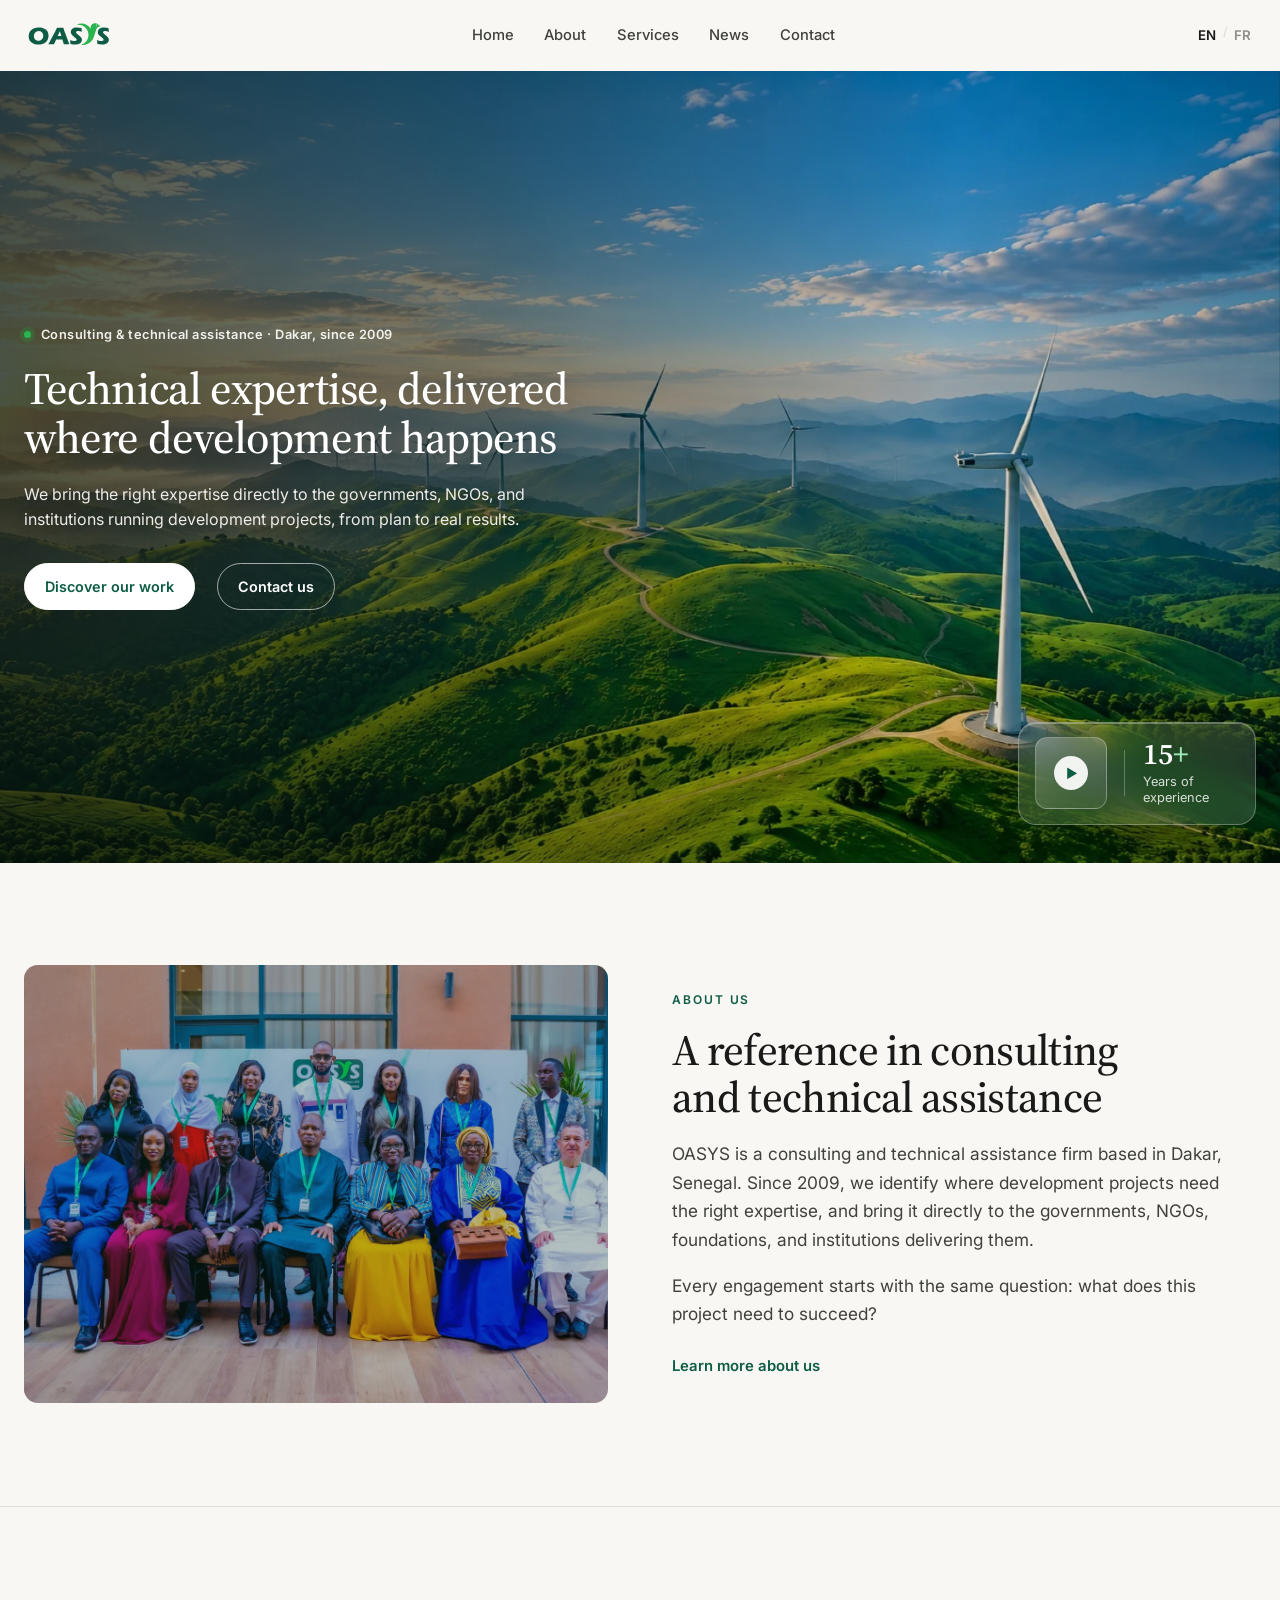
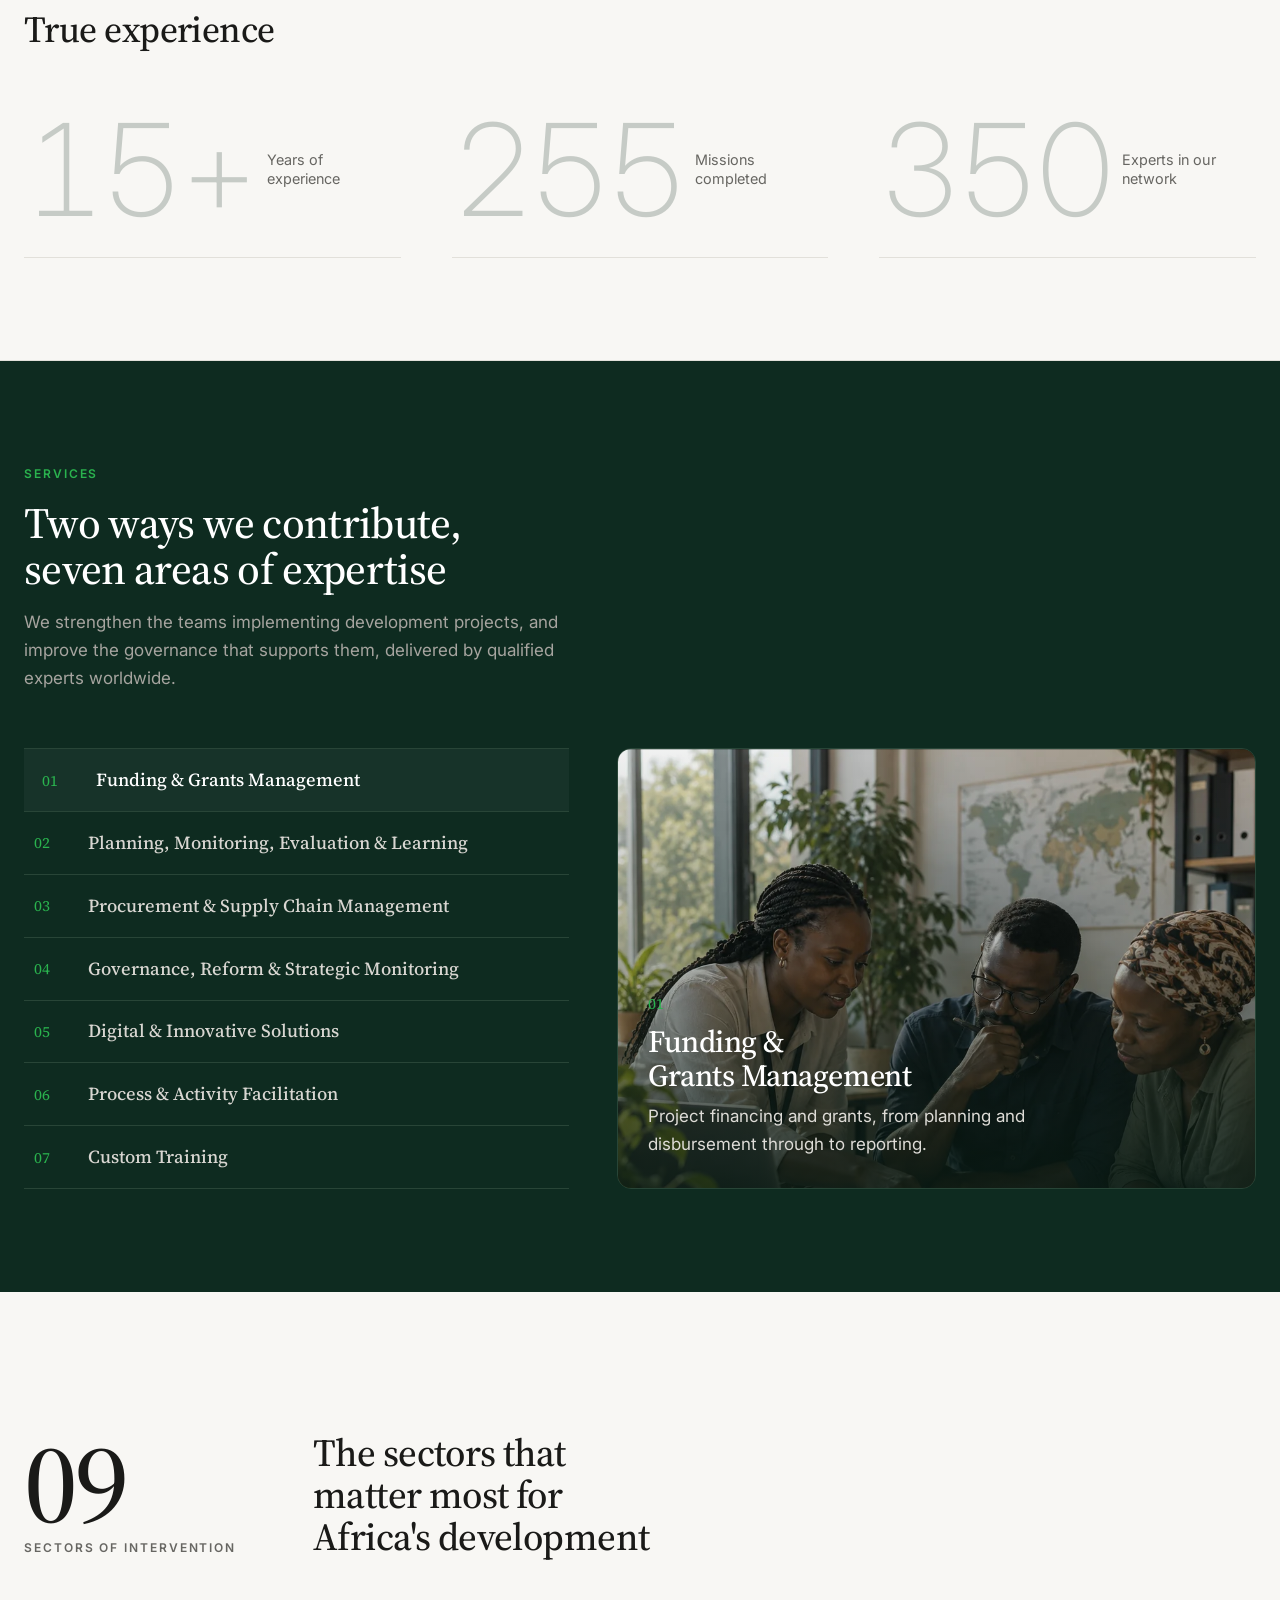
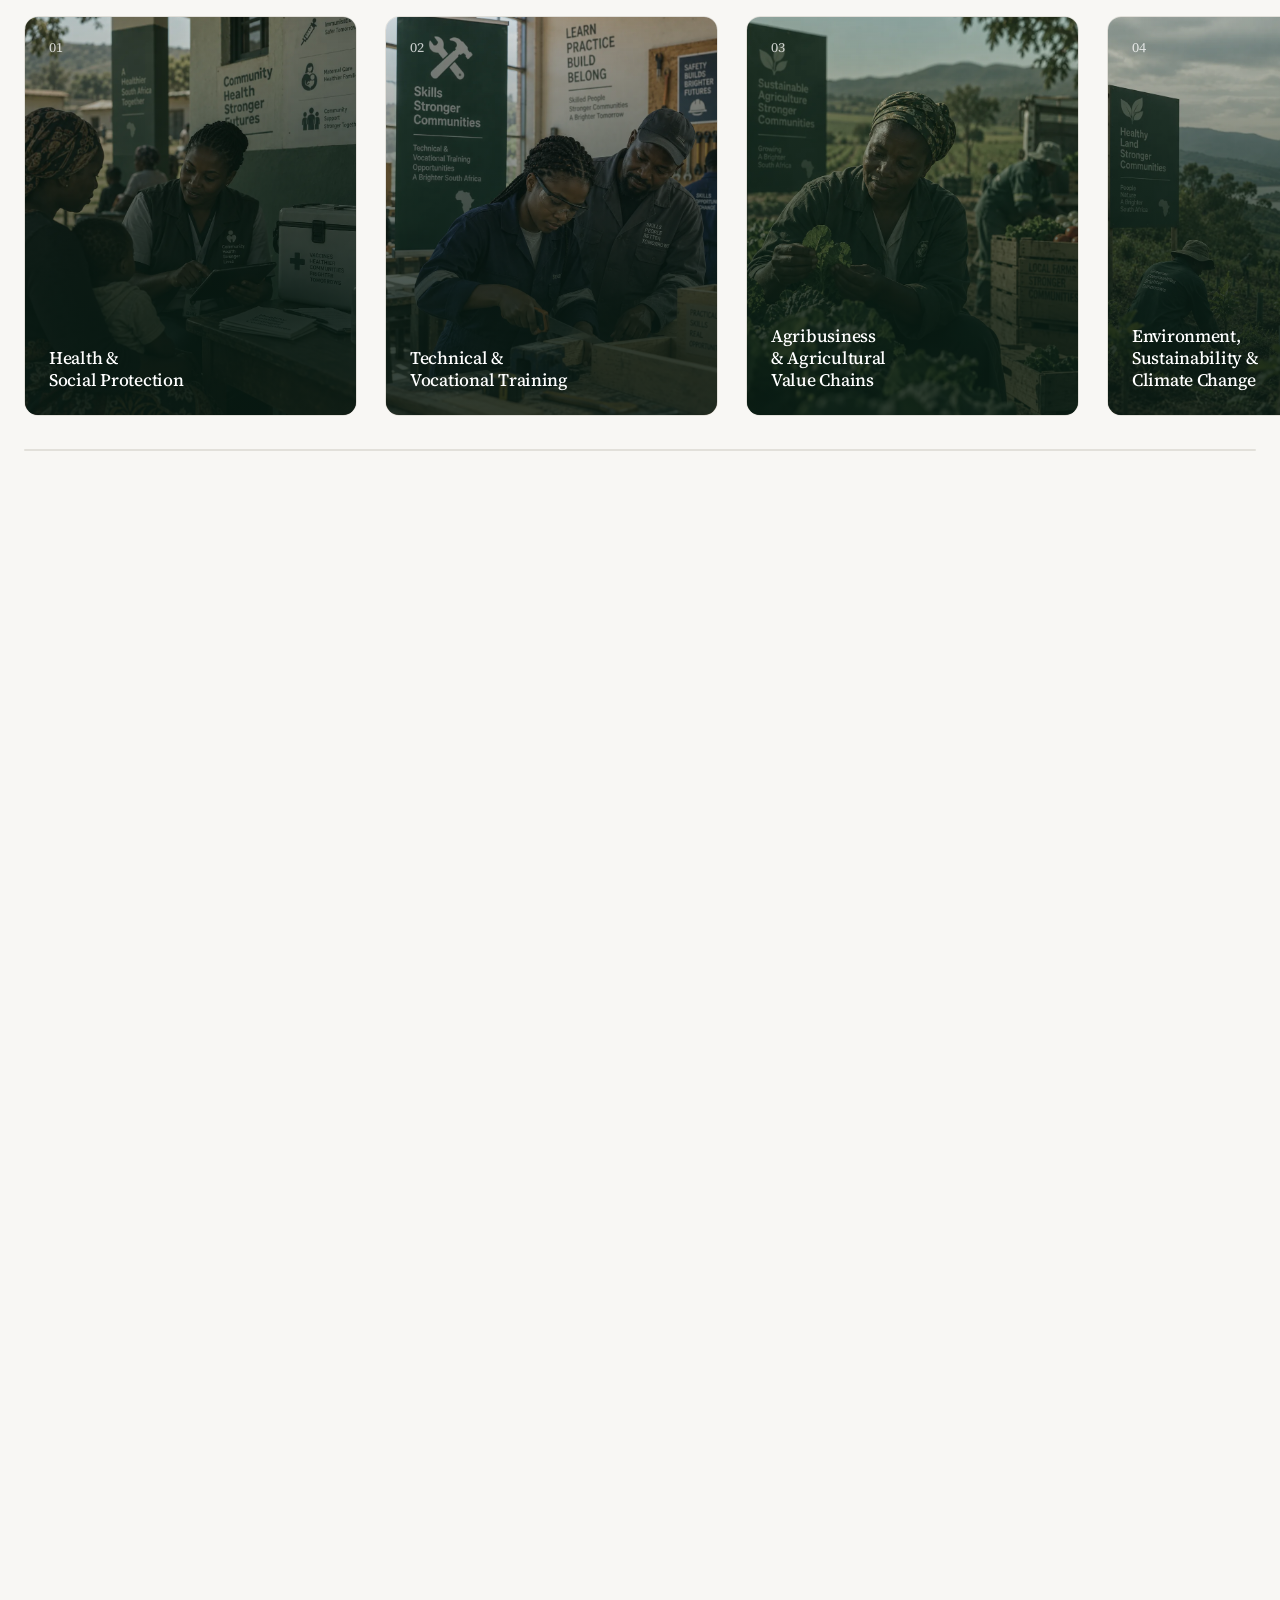
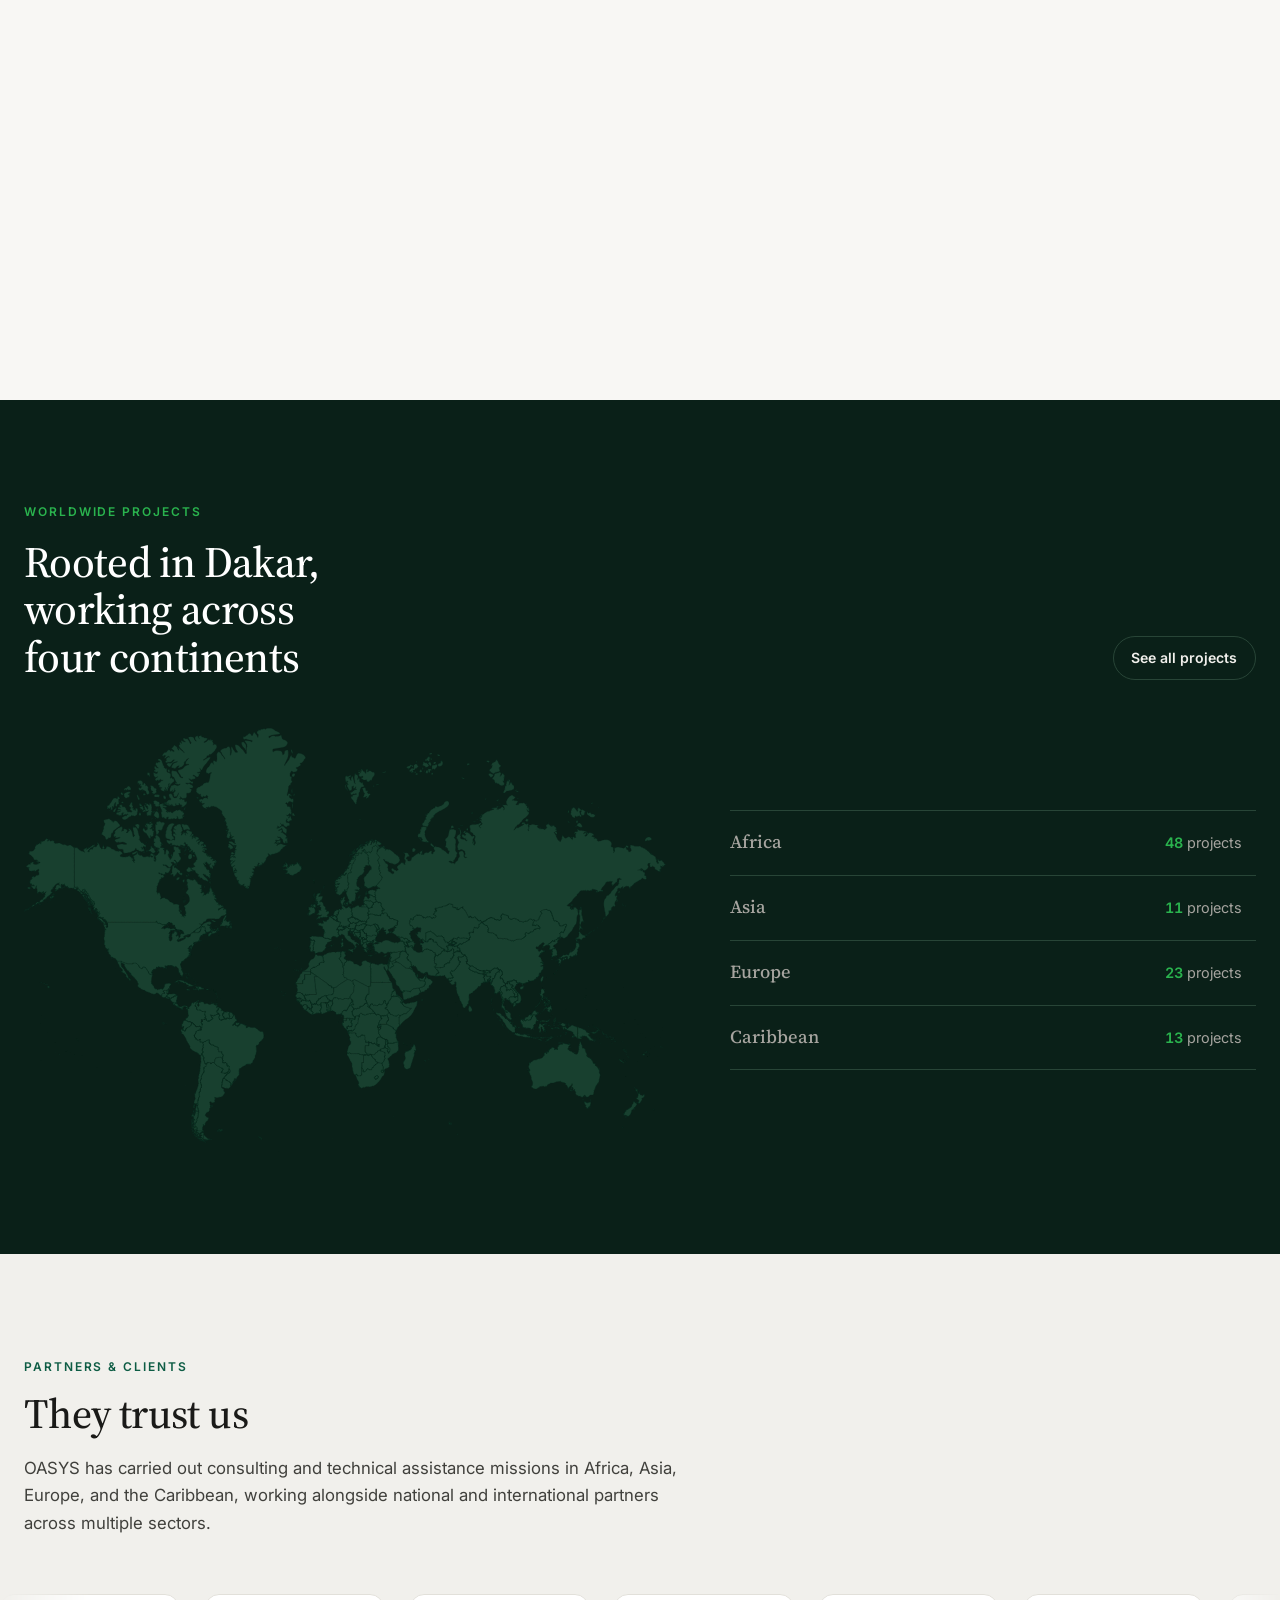
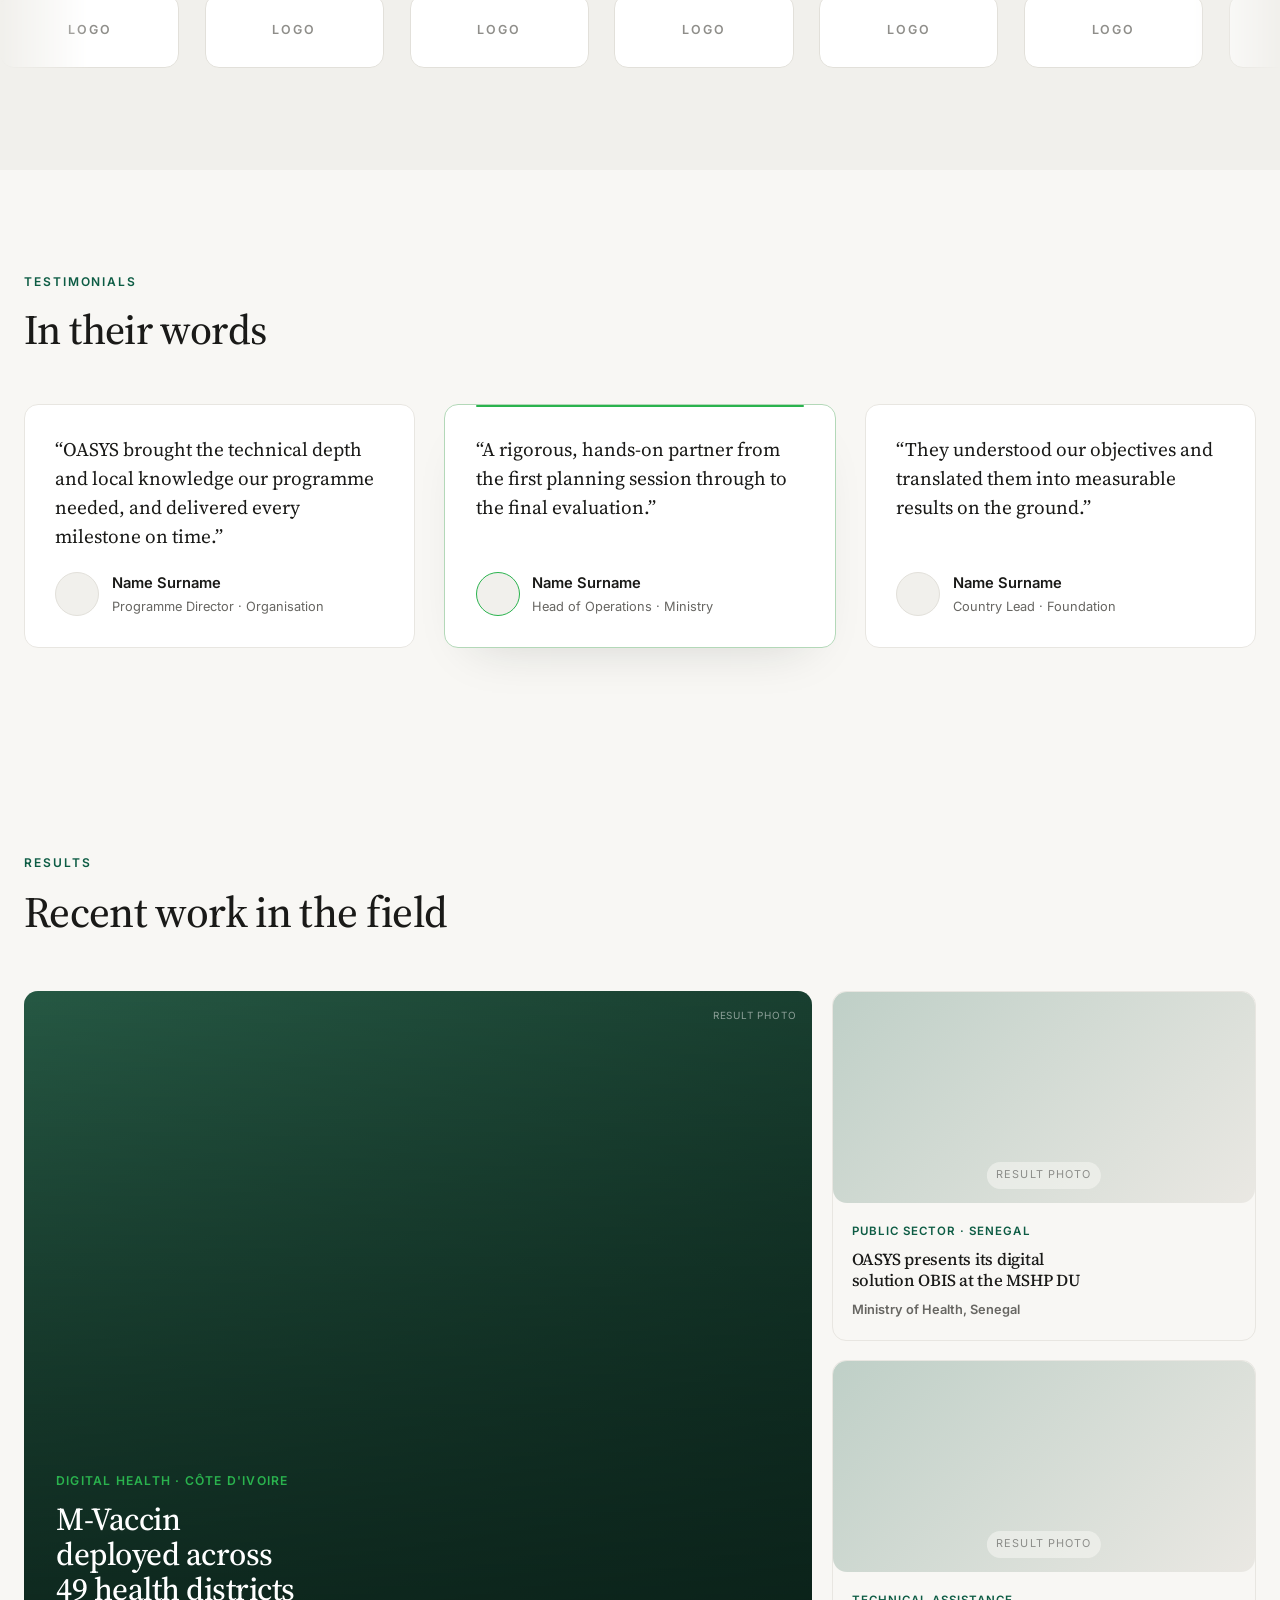
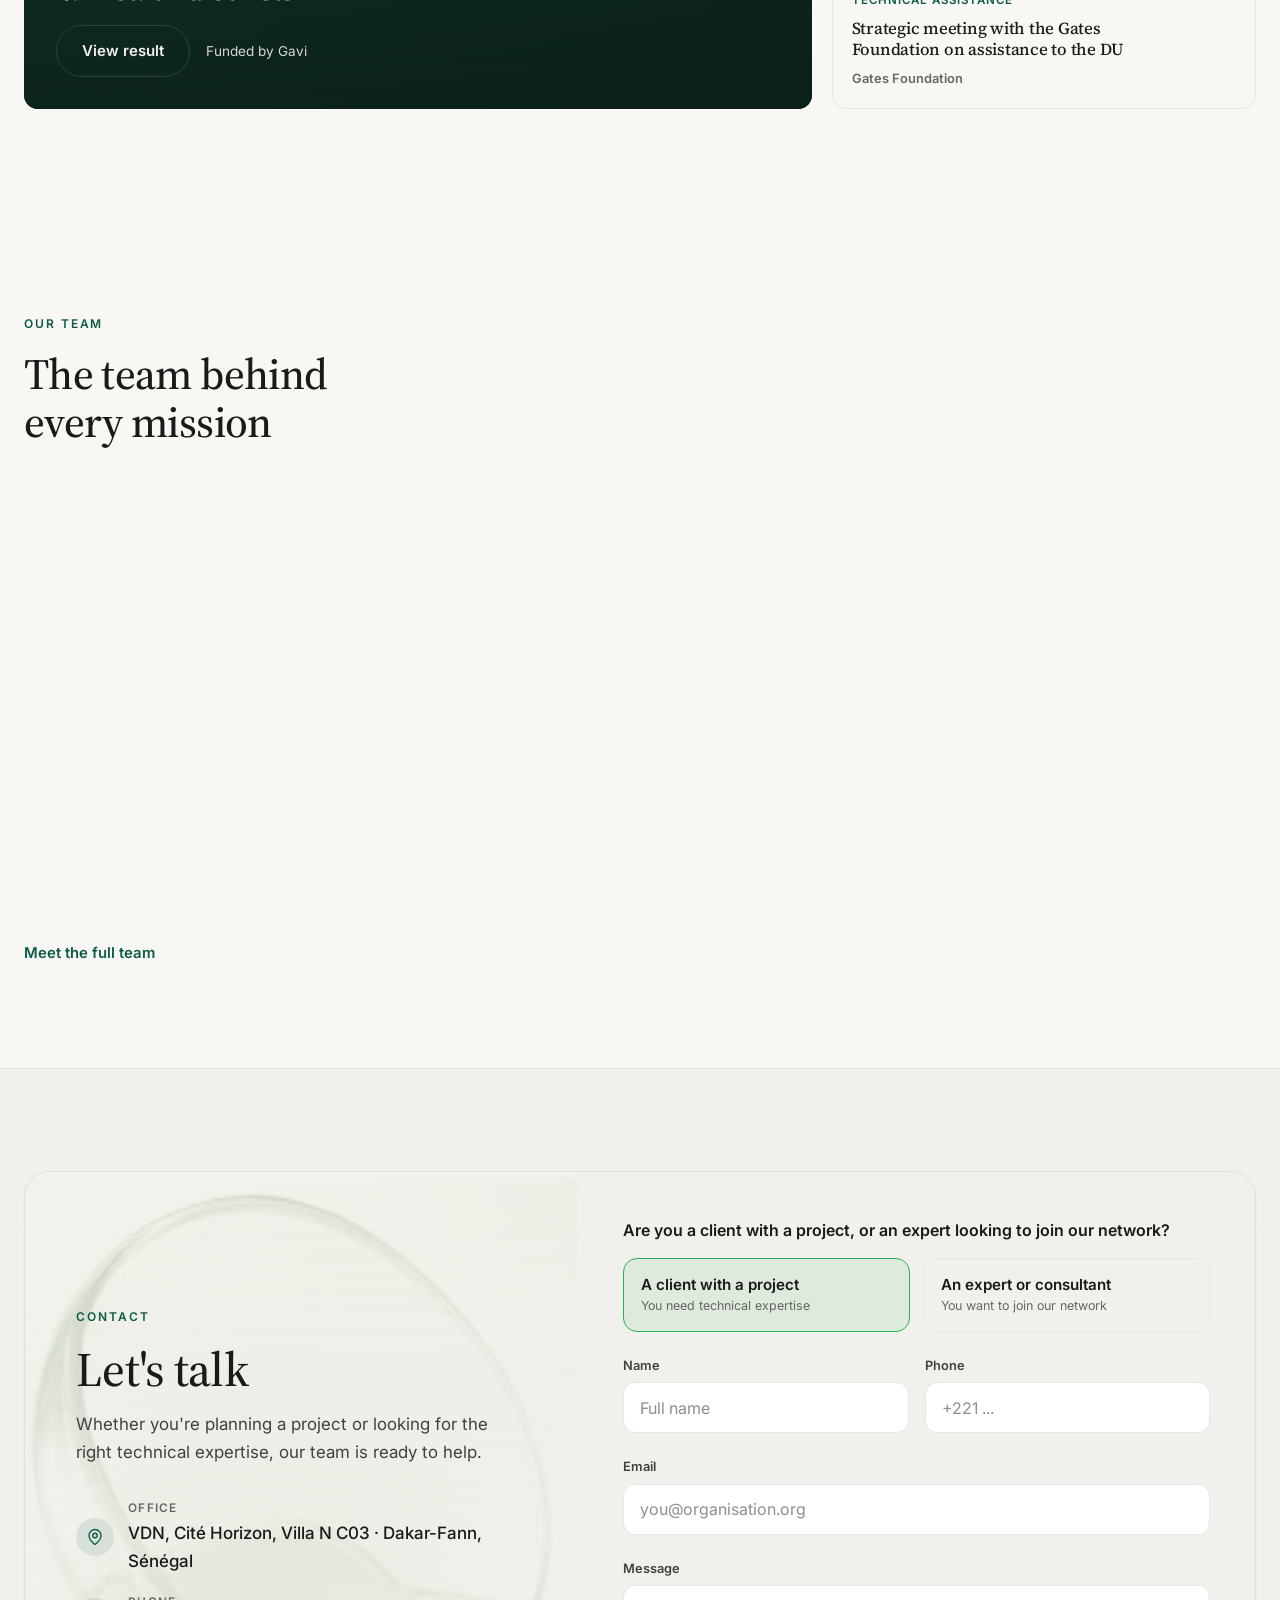
==== index.html @ 3c1f080e "Add root index.html redirect and .nojekyll for GitHub Pages Without an index.html, GitHub Pages was " ====
<!doctype html>
<html lang="en">
<head>
<meta charset="utf-8">
<meta http-equiv="refresh" content="0; url=oasys-home.html">
<link rel="canonical" href="oasys-home.html">
<title>OASYS</title>
</head>
<body>
<script>location.replace('oasys-home.html');</script>
<p>Redirecting to <a href="oasys-home.html">the OASYS homepage</a>…</p>
</body>
</html>
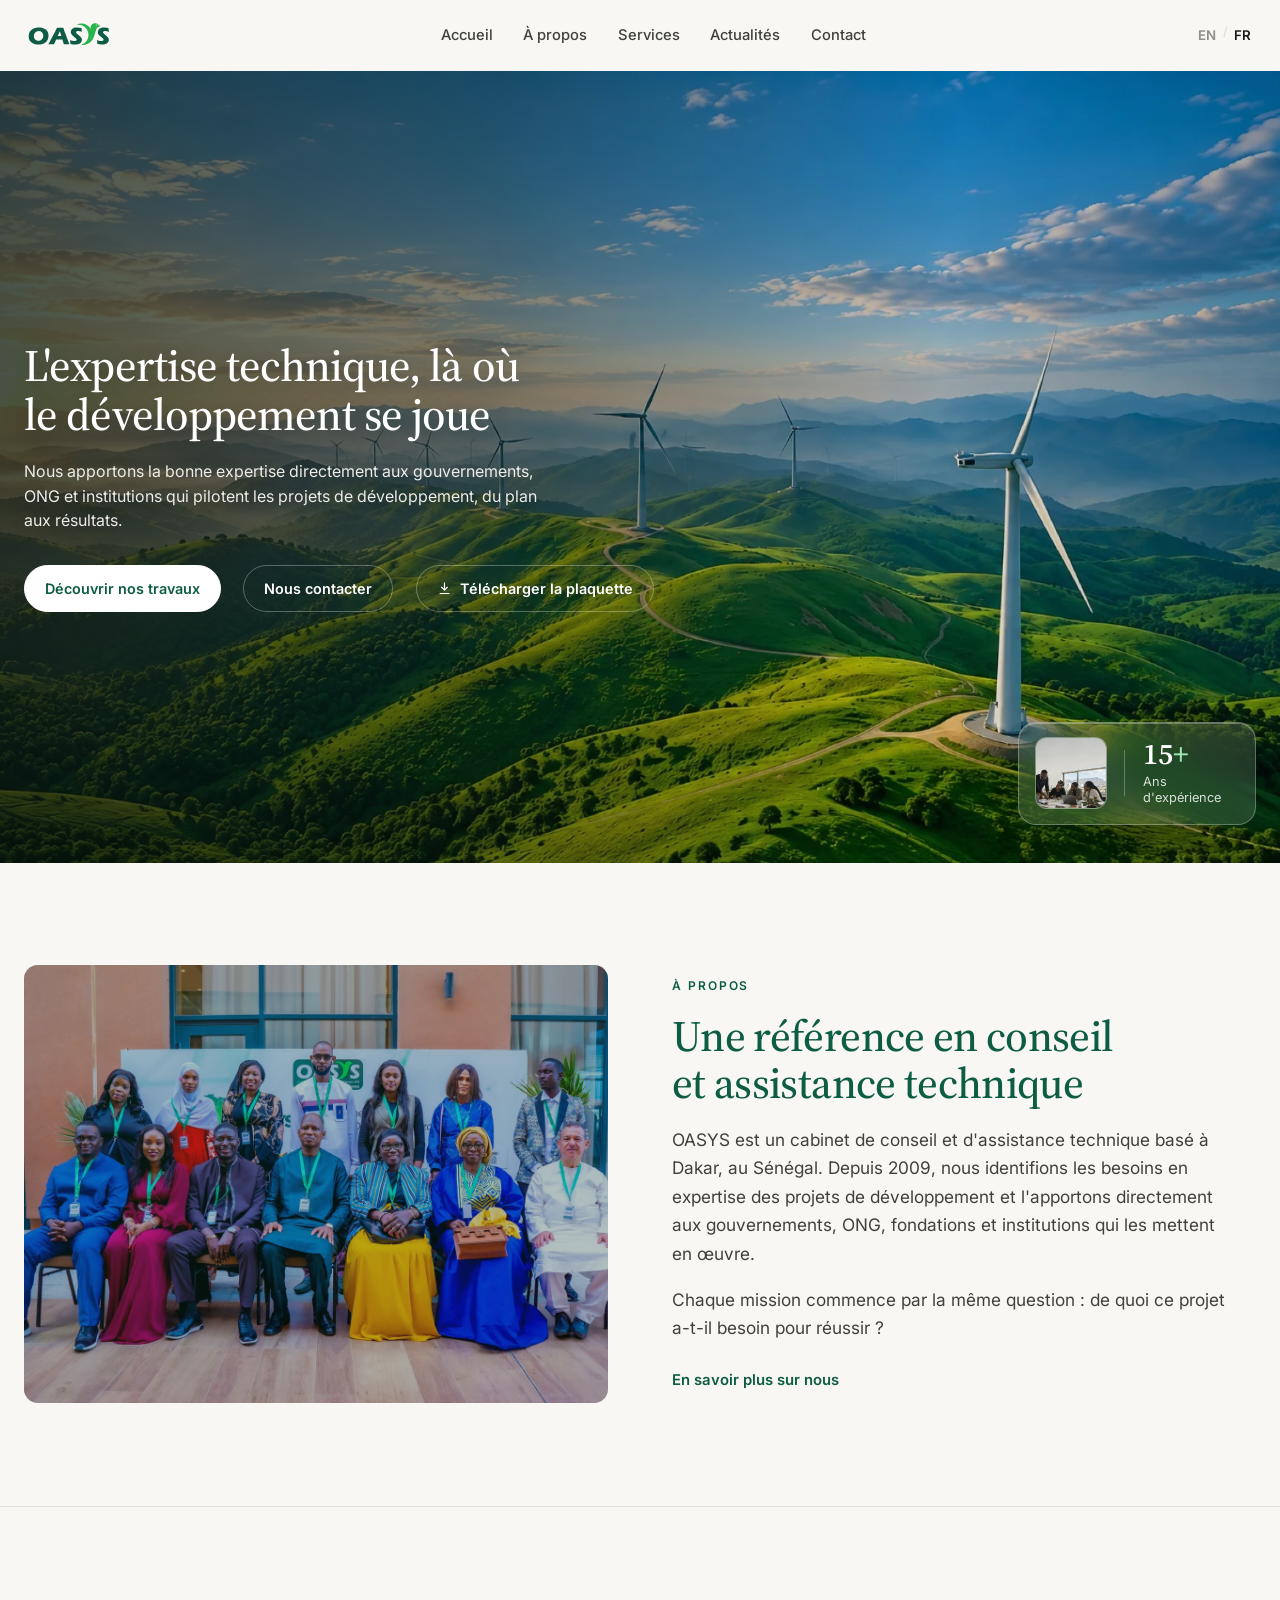
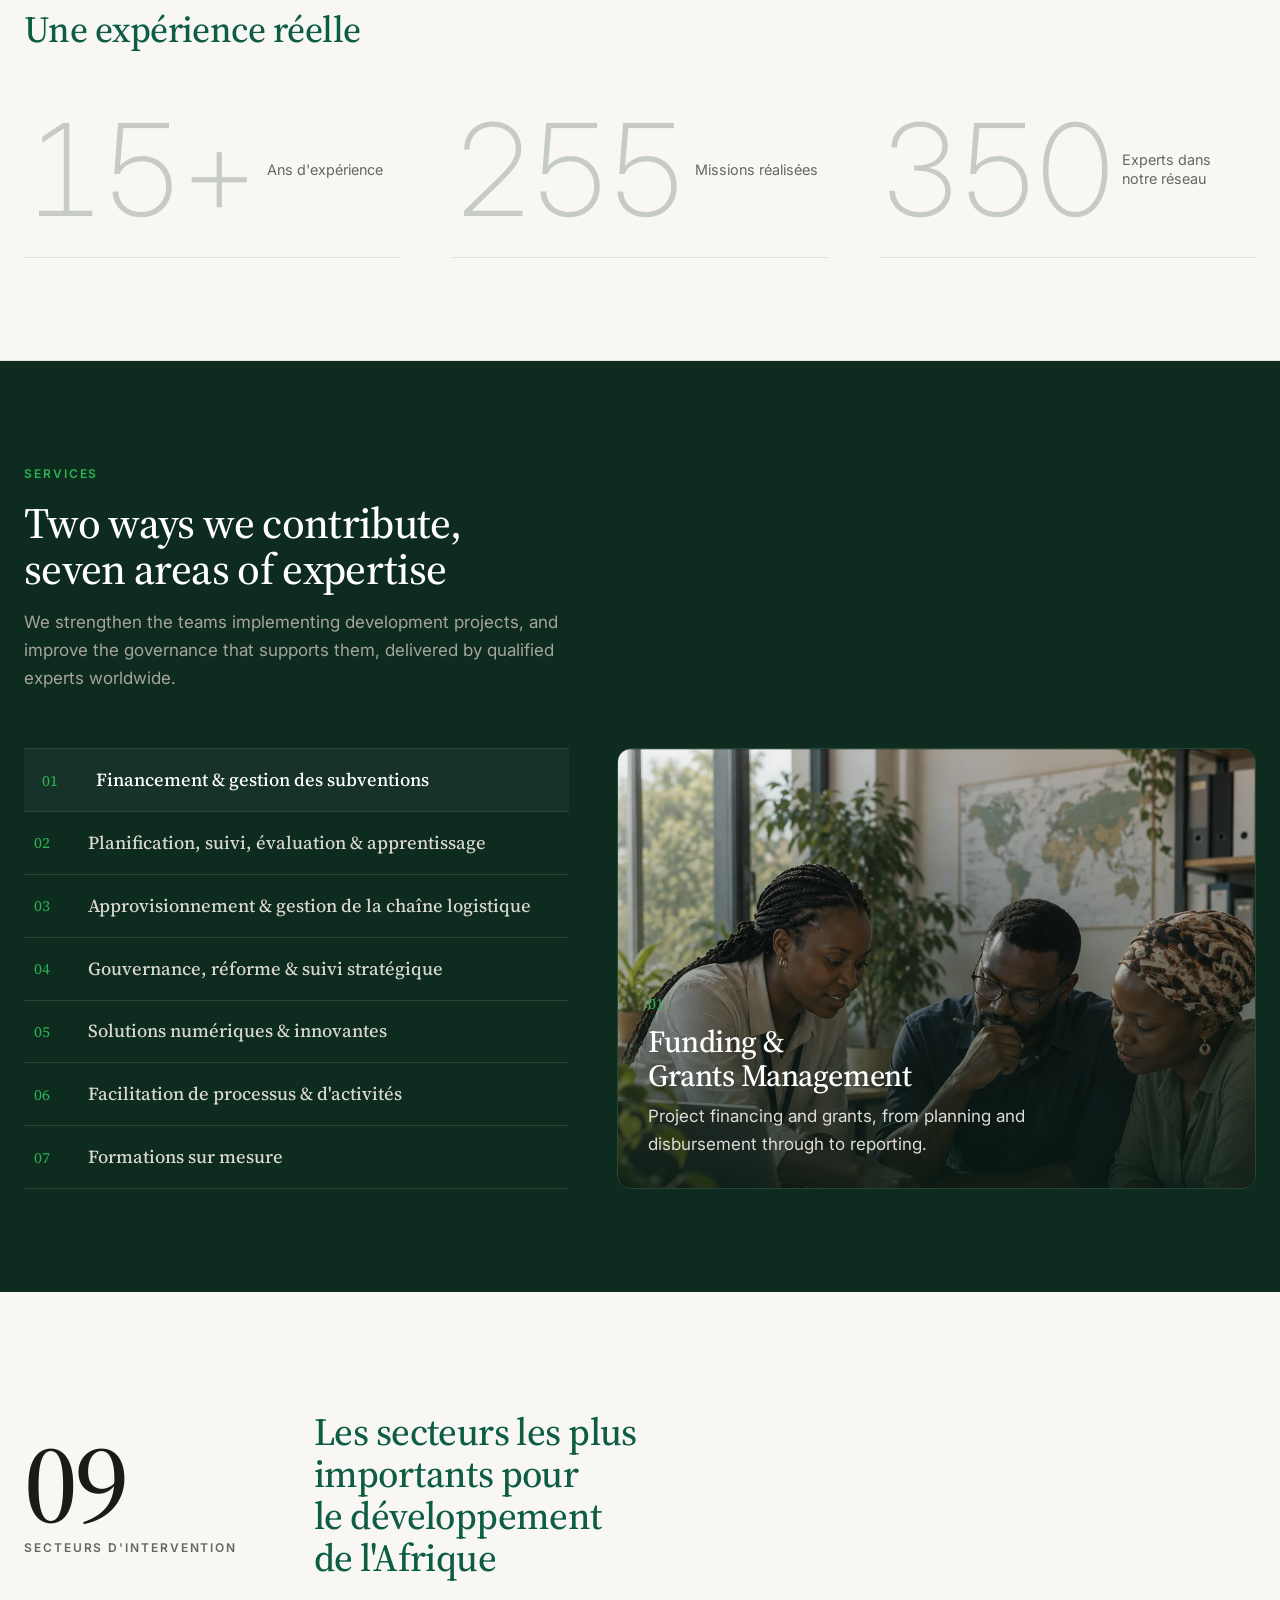
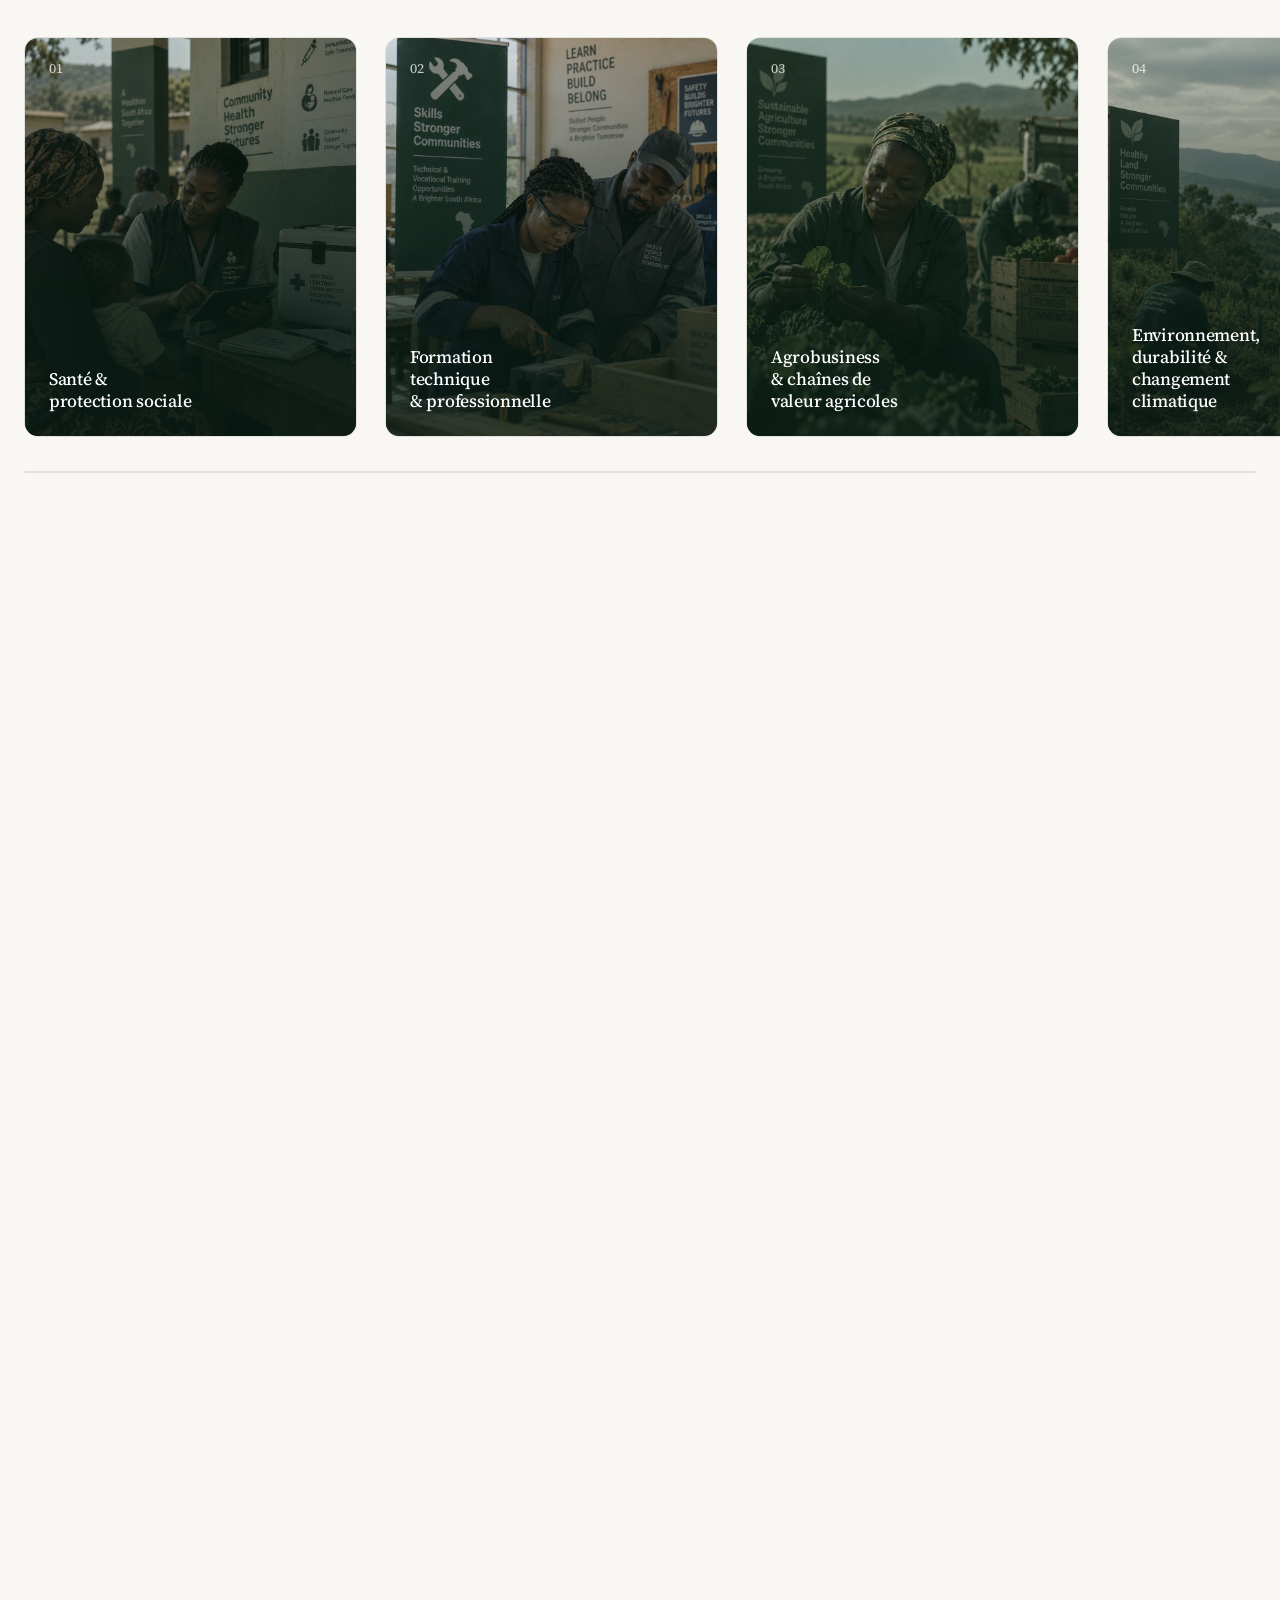
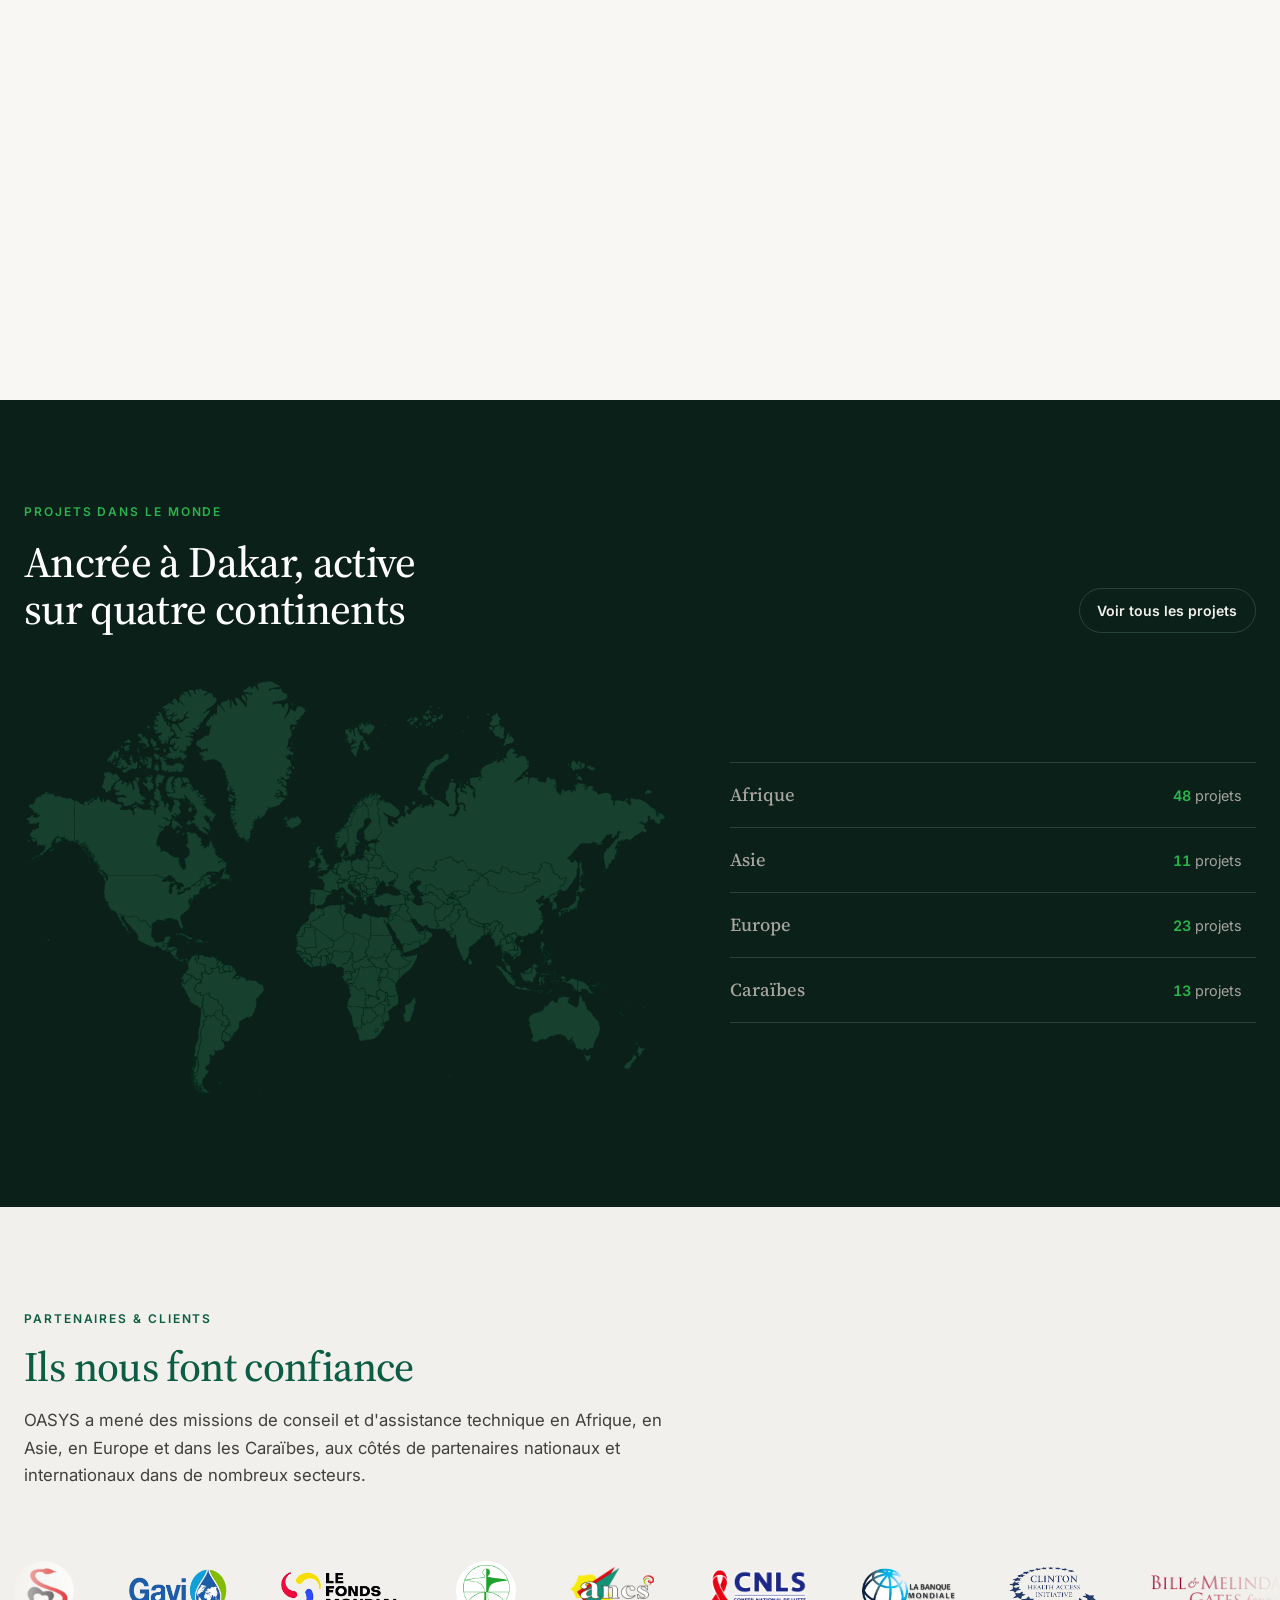
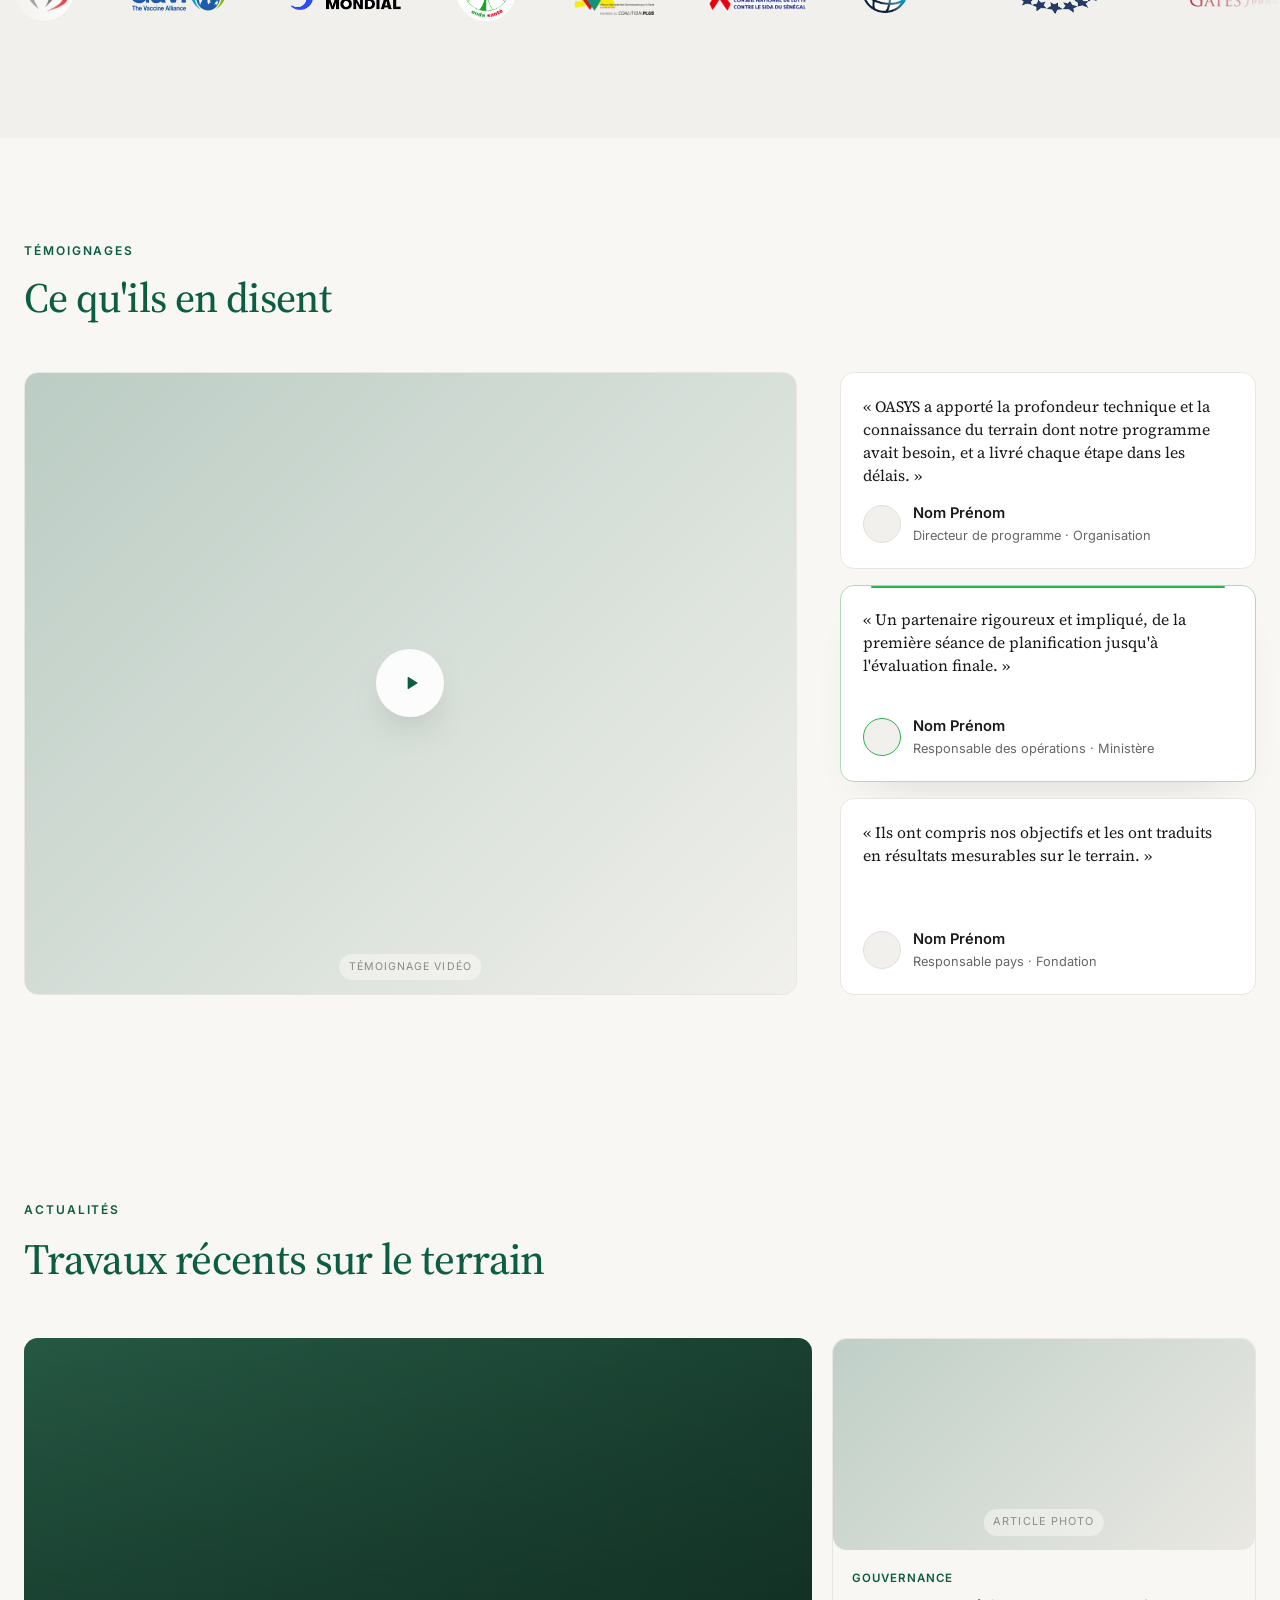
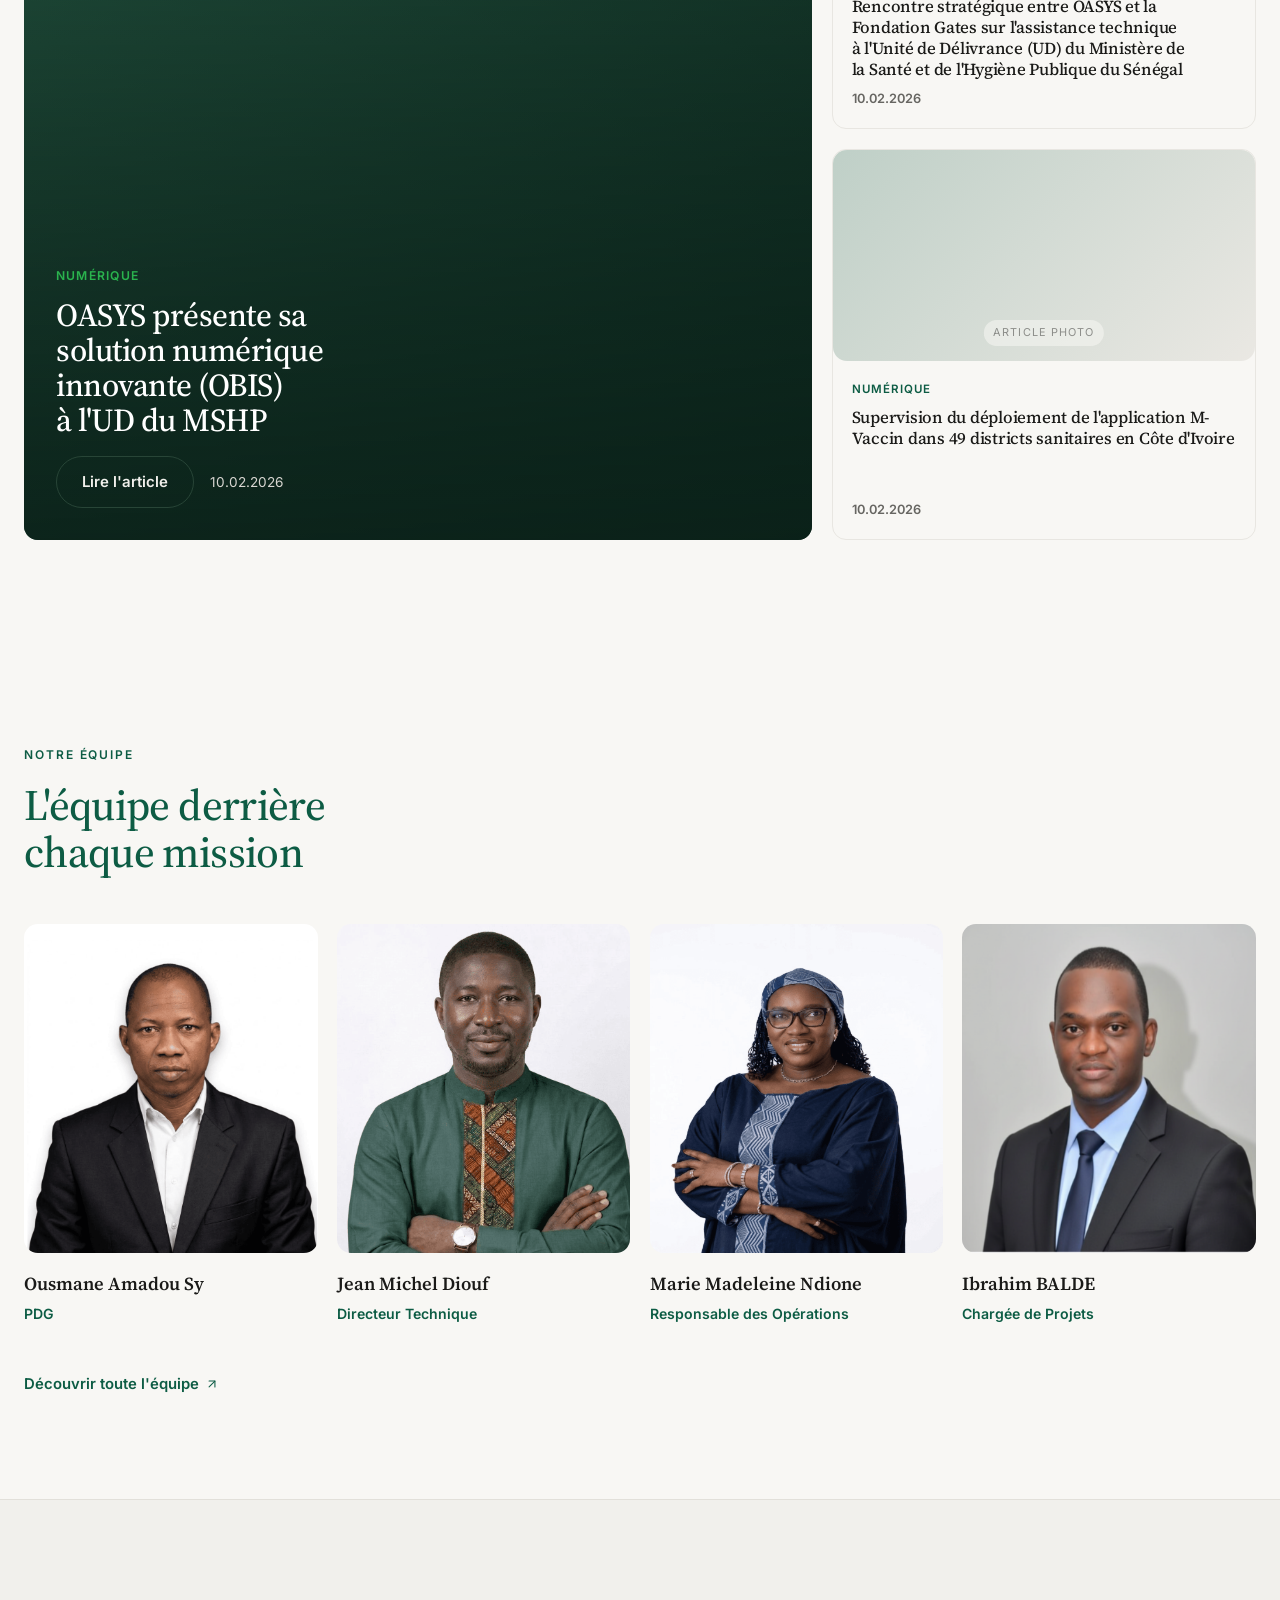
==== commit 274425c3: "Add a favicon: the bird mark from the OASYS logo No page declared a favicon, so browser tabs showed " ====
--- a/index.html
+++ b/index.html
@@ -5,6 +5,9 @@
 <meta http-equiv="refresh" content="0; url=oasys-home.html">
 <link rel="canonical" href="oasys-home.html">
 <title>OASYS</title>
+<link rel="icon" href="favicon.ico" sizes="48x48">
+<link rel="icon" href="assets/favicon.svg" type="image/svg+xml">
+<link rel="apple-touch-icon" href="assets/apple-touch-icon.png">
 </head>
 <body>
 <script>location.replace('oasys-home.html');</script>
